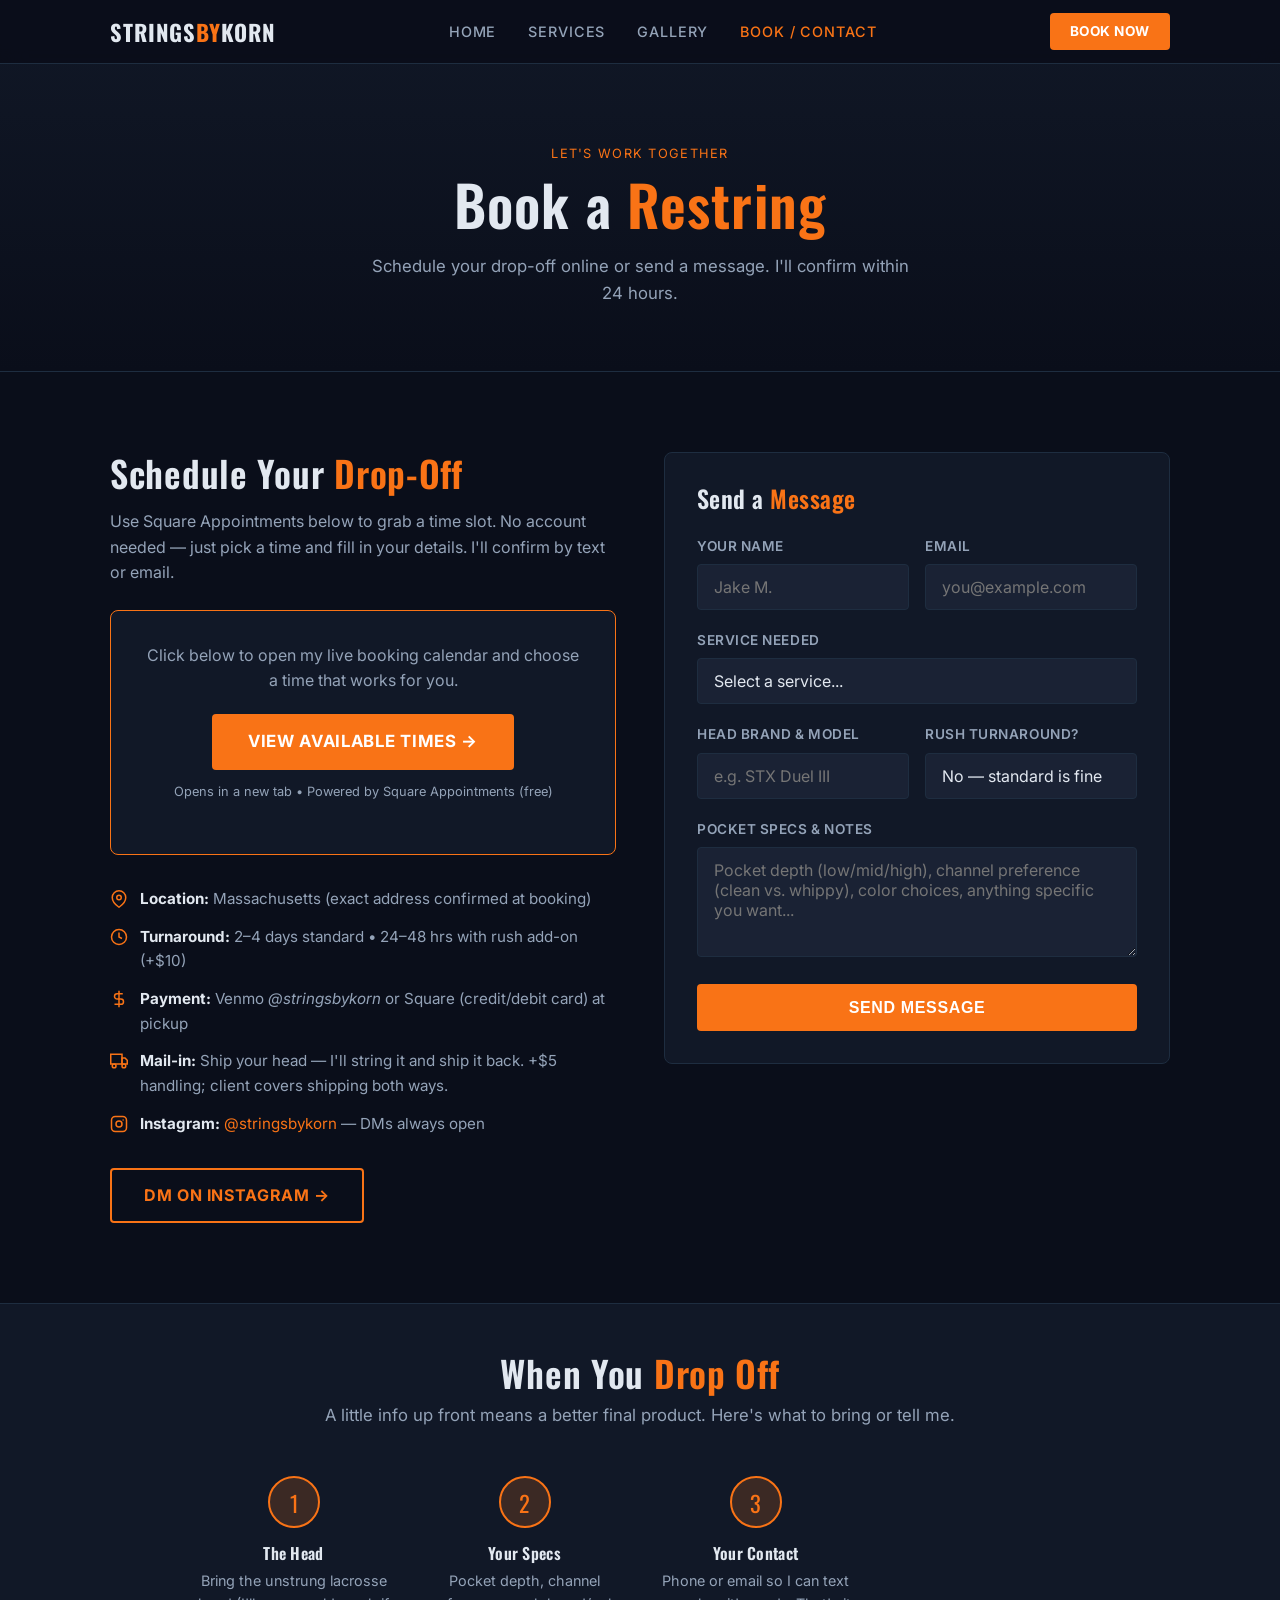
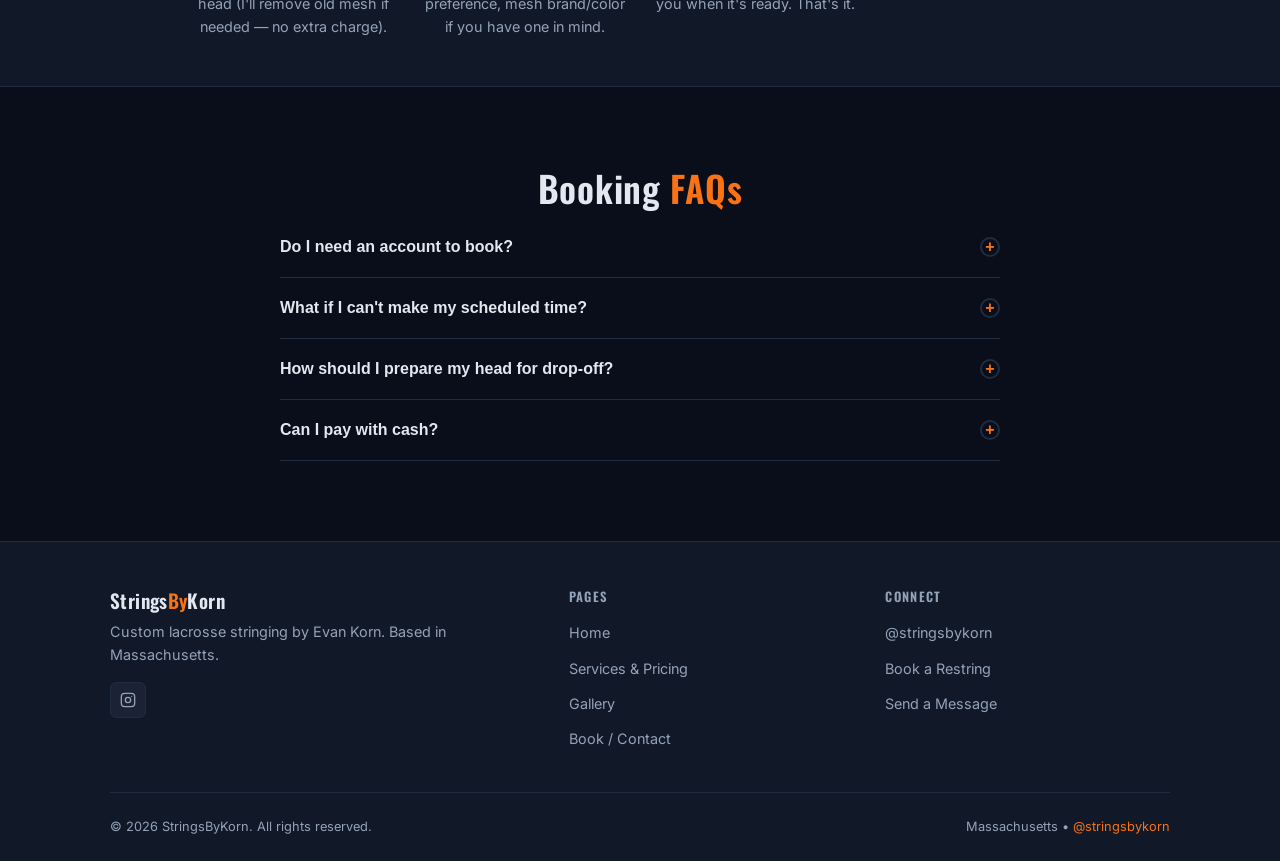
==== booking.html @ 03d9734a "Initial site launch — StringsByKorn" ====
<!DOCTYPE html>
<html lang="en">
<head>
  <meta charset="UTF-8" />
  <meta name="viewport" content="width=device-width, initial-scale=1.0" />
  <title>Book / Contact — StringsByKorn</title>
  <meta name="description" content="Book a lacrosse restring or send a message to StringsByKorn. Online booking via Square Appointments. Based in Massachusetts." />
  <link rel="icon" href="images/favicon.png" type="image/png" />
  <link rel="preconnect" href="https://fonts.googleapis.com" />
  <link rel="preconnect" href="https://fonts.gstatic.com" crossorigin />
  <link href="https://fonts.googleapis.com/css2?family=Inter:wght@400;500;600;700&family=Oswald:wght@500;600;700&display=swap" rel="stylesheet" />
  <link rel="stylesheet" href="css/styles.css" />
  <style>
    .reveal { opacity: 0; transform: translateY(24px); transition: opacity 0.55s ease, transform 0.55s ease; }
    .revealed { opacity: 1; transform: none; }
  </style>
</head>
<body>

  <!-- NAV -->
  <nav class="nav" role="navigation" aria-label="Main navigation">
    <div class="nav-inner">
      <a href="index.html" class="nav-logo">Strings<span>By</span>Korn</a>
      <ul class="nav-links">
        <li><a href="index.html">Home</a></li>
        <li><a href="services.html">Services</a></li>
        <li><a href="gallery.html">Gallery</a></li>
        <li><a href="booking.html">Book / Contact</a></li>
      </ul>
      <a href="booking.html" class="btn btn-primary nav-cta">Book Now</a>
      <button class="hamburger" id="hamburger" aria-label="Open menu" aria-expanded="false">
        <span class="bar-top"></span>
        <span class="bar-mid"></span>
        <span class="bar-bot"></span>
      </button>
    </div>
  </nav>
  <div class="nav-drawer" id="nav-drawer">
    <a href="index.html">Home</a>
    <a href="services.html">Services &amp; Pricing</a>
    <a href="gallery.html">Gallery</a>
    <a href="booking.html">Book / Contact</a>
    <a href="booking.html" class="btn btn-primary" style="text-align:center;margin-top:.5rem;">Book Now</a>
  </div>

  <!-- PAGE HERO -->
  <div class="page-hero">
    <div class="container">
      <p style="text-transform:uppercase;font-size:.8rem;letter-spacing:.1em;color:var(--accent);margin-bottom:.5rem;">Let's Work Together</p>
      <h1>Book a <span class="accent">Restring</span></h1>
      <p>Schedule your drop-off online or send a message. I'll confirm within 24 hours.</p>
    </div>
  </div>

  <!-- ======================================================
       BOOKING SECTION
  ====================================================== -->
  <section class="section" id="booking">
    <div class="container">
      <div class="booking-layout">

        <!-- LEFT: Info + Square booking -->
        <div class="booking-info">
          <h2>Schedule Your <span class="accent">Drop-Off</span></h2>
          <p>Use Square Appointments below to grab a time slot. No account needed — just pick a time and fill in your details. I'll confirm by text or email.</p>

          <!-- Square Appointments embed -->
          <div class="booking-cta-box reveal">
            <p>Click below to open my live booking calendar and choose a time that works for you.</p>
            <!--
              SETUP INSTRUCTIONS:
              1. Go to squareup.com → Appointments → Share booking page
              2. Copy your Square booking page URL (e.g. https://square.site/book/XXXXXXXX/stringsbykorn)
              3. Replace the href below with your actual URL
              4. Optionally embed the inline widget by replacing this box with the Square embed script
            -->
            <a
              href="https://square.site/book/XXXXXXXX/stringsbykorn"
              target="_blank"
              rel="noopener"
              class="btn btn-primary"
              style="font-size:1.05rem;padding:.9rem 2.25rem;"
            >
              View Available Times &rarr;
            </a>
            <p style="font-size:.8rem;margin-top:.75rem;color:var(--text-muted);">
              Opens in a new tab &bull; Powered by Square Appointments (free)
            </p>
          </div>

          <ul class="info-list">
            <li>
              <svg viewBox="0 0 24 24" fill="none" stroke="currentColor" stroke-width="2">
                <path d="M21 10c0 7-9 13-9 13s-9-6-9-13a9 9 0 0118 0z"/>
                <circle cx="12" cy="10" r="3"/>
              </svg>
              <span><strong>Location:</strong> Massachusetts (exact address confirmed at booking)</span>
            </li>
            <li>
              <svg viewBox="0 0 24 24" fill="none" stroke="currentColor" stroke-width="2">
                <circle cx="12" cy="12" r="10"/>
                <polyline points="12 6 12 12 16 14"/>
              </svg>
              <span><strong>Turnaround:</strong> 2–4 days standard &bull; 24–48 hrs with rush add-on (+$10)</span>
            </li>
            <li>
              <svg viewBox="0 0 24 24" fill="none" stroke="currentColor" stroke-width="2">
                <line x1="12" y1="1" x2="12" y2="23"/>
                <path d="M17 5H9.5a3.5 3.5 0 000 7h5a3.5 3.5 0 010 7H6"/>
              </svg>
              <span><strong>Payment:</strong> Venmo <em>@stringsbykorn</em> or Square (credit/debit card) at pickup</span>
            </li>
            <li>
              <svg viewBox="0 0 24 24" fill="none" stroke="currentColor" stroke-width="2">
                <rect x="1" y="3" width="15" height="13"/>
                <polygon points="16 8 20 8 23 11 23 16 16 16 16 8"/>
                <circle cx="5.5" cy="18.5" r="2.5"/>
                <circle cx="18.5" cy="18.5" r="2.5"/>
              </svg>
              <span><strong>Mail-in:</strong> Ship your head — I'll string it and ship it back. +$5 handling; client covers shipping both ways.</span>
            </li>
            <li>
              <svg viewBox="0 0 24 24" fill="none" stroke="currentColor" stroke-width="2">
                <rect x="2" y="2" width="20" height="20" rx="5"/>
                <circle cx="12" cy="12" r="4"/>
                <circle cx="17.5" cy="6.5" r="1" fill="currentColor" stroke="none"/>
              </svg>
              <span><strong>Instagram:</strong> <a href="https://instagram.com/stringsbykorn" target="_blank" rel="noopener">@stringsbykorn</a> — DMs always open</span>
            </li>
          </ul>

          <a href="https://instagram.com/stringsbykorn" target="_blank" rel="noopener" class="btn btn-outline reveal">
            DM on Instagram &rarr;
          </a>
        </div>

        <!-- RIGHT: Contact form -->
        <div id="contact">
          <div class="contact-form reveal">
            <h3>Send a <span class="accent">Message</span></h3>

            <!--
              FORMSPREE SETUP:
              1. Go to formspree.io → create free account → New Form
              2. Copy your form endpoint (e.g. https://formspree.io/f/XXXXXXXX)
              3. Replace action="" below with your actual Formspree endpoint
            -->
            <form
              id="contact-form"
              action="https://formspree.io/f/XXXXXXXX"
              method="POST"
            >
              <div class="form-row">
                <div class="form-group">
                  <label for="name">Your Name</label>
                  <input type="text" id="name" name="name" placeholder="Jake M." required autocomplete="name" />
                </div>
                <div class="form-group">
                  <label for="email">Email</label>
                  <input type="email" id="email" name="email" placeholder="you@example.com" required autocomplete="email" />
                </div>
              </div>

              <div class="form-group">
                <label for="service">Service Needed</label>
                <select id="service" name="service" required>
                  <option value="" disabled selected>Select a service...</option>
                  <option value="basic-mesh">Basic Mesh Restring ($25 — you supply mesh)</option>
                  <option value="mesh-materials">Mesh Restring + Materials ($35–$40)</option>
                  <option value="custom-pattern">Custom Pattern ($35–$45)</option>
                  <option value="traditional">Traditional Pocket ($45–$60)</option>
                  <option value="mail-in">Mail-In Service (standard + $5 handling)</option>
                  <option value="other">Other / Not sure yet</option>
                </select>
              </div>

              <div class="form-row">
                <div class="form-group">
                  <label for="head">Head Brand &amp; Model</label>
                  <input type="text" id="head" name="head" placeholder="e.g. STX Duel III" />
                </div>
                <div class="form-group">
                  <label for="rush">Rush Turnaround?</label>
                  <select id="rush" name="rush">
                    <option value="no">No — standard is fine</option>
                    <option value="yes">Yes — add rush (+$10)</option>
                  </select>
                </div>
              </div>

              <div class="form-group">
                <label for="message">Pocket Specs &amp; Notes</label>
                <textarea
                  id="message"
                  name="message"
                  placeholder="Pocket depth (low/mid/high), channel preference (clean vs. whippy), color choices, anything specific you want..."
                ></textarea>
              </div>

              <!-- Honeypot spam prevention -->
              <input type="text" name="_gotcha" style="display:none" tabindex="-1" autocomplete="off" />

              <button type="submit" class="btn btn-primary" style="width:100%;font-size:1rem;padding:.9rem;">
                Send Message
              </button>
            </form>

            <div class="form-success" id="form-success">
              Message sent! I'll get back to you within 24 hours. Go check @stringsbykorn on Instagram in the meantime.
            </div>
          </div>
        </div>

      </div>
    </div>
  </section>

  <!-- ======================================================
       WHAT TO INCLUDE
  ====================================================== -->
  <section class="section" style="background:var(--bg-card);border-top:1px solid var(--border);border-bottom:1px solid var(--border);padding-top:3rem;padding-bottom:3rem;">
    <div class="container">
      <h2 class="section-title reveal">When You <span class="accent">Drop Off</span></h2>
      <p class="section-subtitle reveal">A little info up front means a better final product. Here's what to bring or tell me.</p>

      <div class="steps" style="max-width:900px;margin:0 auto;">
        <div class="step reveal">
          <div class="step-num">1</div>
          <h4>The Head</h4>
          <p>Bring the unstrung lacrosse head (I'll remove old mesh if needed — no extra charge).</p>
        </div>
        <div class="step reveal">
          <div class="step-num">2</div>
          <h4>Your Specs</h4>
          <p>Pocket depth, channel preference, mesh brand/color if you have one in mind.</p>
        </div>
        <div class="step reveal">
          <div class="step-num">3</div>
          <h4>Your Contact</h4>
          <p>Phone or email so I can text you when it's ready. That's it.</p>
        </div>
      </div>
    </div>
  </section>

  <!-- ======================================================
       FAQ
  ====================================================== -->
  <section class="section">
    <div class="container">
      <h2 class="section-title reveal">Booking <span class="accent">FAQs</span></h2>

      <div class="faq-list">

        <div class="faq-item">
          <button class="faq-question">
            Do I need an account to book?
            <span class="faq-icon">+</span>
          </button>
          <div class="faq-answer">
            <div class="faq-answer-inner">
              No — Square Appointments lets you book without creating an account. Just pick a time, fill in your name and contact info, and you'll get a confirmation.
            </div>
          </div>
        </div>

        <div class="faq-item">
          <button class="faq-question">
            What if I can't make my scheduled time?
            <span class="faq-icon">+</span>
          </button>
          <div class="faq-answer">
            <div class="faq-answer-inner">
              No worries — just DM me on Instagram or reply to the confirmation email and we'll reschedule. Things come up, I get it.
            </div>
          </div>
        </div>

        <div class="faq-item">
          <button class="faq-question">
            How should I prepare my head for drop-off?
            <span class="faq-icon">+</span>
          </button>
          <div class="faq-answer">
            <div class="faq-answer-inner">
              You don't have to do anything special — I can remove the old strings myself if it's still strung. Just bring the head and know what you want. If you have specific mesh you'd like me to use, bring that too.
            </div>
          </div>
        </div>

        <div class="faq-item">
          <button class="faq-question">
            Can I pay with cash?
            <span class="faq-icon">+</span>
          </button>
          <div class="faq-answer">
            <div class="faq-answer-inner">
              Yes, cash is accepted for local drop-off/pickup. For mail-in orders, payment via Venmo or Square (card) is required before the head ships back to you.
            </div>
          </div>
        </div>

      </div>
    </div>
  </section>

  <!-- FOOTER -->
  <footer class="footer">
    <div class="container">
      <div class="footer-grid">
        <div class="footer-brand">
          <h3>Strings<span class="accent">By</span>Korn</h3>
          <p>Custom lacrosse stringing by Evan Korn. Based in Massachusetts.</p>
          <div class="footer-social">
            <a href="https://instagram.com/stringsbykorn" target="_blank" rel="noopener" aria-label="Instagram">
              <svg viewBox="0 0 24 24" fill="none" stroke="currentColor" stroke-width="2">
                <rect x="2" y="2" width="20" height="20" rx="5"/>
                <circle cx="12" cy="12" r="4"/>
                <circle cx="17.5" cy="6.5" r="1" fill="currentColor" stroke="none"/>
              </svg>
            </a>
          </div>
        </div>
        <div class="footer-col">
          <h4>Pages</h4>
          <ul class="footer-links">
            <li><a href="index.html">Home</a></li>
            <li><a href="services.html">Services &amp; Pricing</a></li>
            <li><a href="gallery.html">Gallery</a></li>
            <li><a href="booking.html">Book / Contact</a></li>
          </ul>
        </div>
        <div class="footer-col">
          <h4>Connect</h4>
          <ul class="footer-links">
            <li><a href="https://instagram.com/stringsbykorn" target="_blank" rel="noopener">@stringsbykorn</a></li>
            <li><a href="#booking">Book a Restring</a></li>
            <li><a href="#contact">Send a Message</a></li>
          </ul>
        </div>
      </div>
      <div class="footer-bottom">
        <span>&copy; 2026 StringsByKorn. All rights reserved.</span>
        <span>Massachusetts &bull; <a href="https://instagram.com/stringsbykorn" target="_blank" rel="noopener">@stringsbykorn</a></span>
      </div>
    </div>
  </footer>

  <script src="js/main.js"></script>
</body>
</html>
---- css/styles.css ----
/* ============================================================
   StringsByKorn — Main Stylesheet
   Mobile-first, dark navy + orange lacrosse theme
   ============================================================ */

:root {
  --bg:          #0a0e1a;
  --bg-card:     #111827;
  --bg-card-alt: #1a2234;
  --accent:      #f97316;
  --accent-dark: #ea6c0a;
  --accent-glow: rgba(249, 115, 22, 0.18);
  --text:        #e2e8f0;
  --text-muted:  #94a3b8;
  --border:      #1e2d40;
  --nav-h:       64px;
}

/* ---- Reset & Base ----------------------------------------- */
*, *::before, *::after { box-sizing: border-box; margin: 0; padding: 0; }

html { scroll-behavior: smooth; }

body {
  font-family: 'Inter', system-ui, sans-serif;
  background: var(--bg);
  color: var(--text);
  line-height: 1.6;
  min-height: 100vh;
}

img { display: block; max-width: 100%; height: auto; }
a   { color: var(--accent); text-decoration: none; }
a:hover { text-decoration: underline; }

/* ---- Typography ------------------------------------------- */
h1, h2, h3, h4 {
  font-family: 'Oswald', 'Impact', sans-serif;
  font-weight: 600;
  letter-spacing: 0.02em;
  line-height: 1.15;
}

h1 { font-size: clamp(2rem, 6vw, 3.5rem); }
h2 { font-size: clamp(1.5rem, 4vw, 2.25rem); }
h3 { font-size: clamp(1.1rem, 3vw, 1.5rem); }

p { color: var(--text-muted); }

/* ---- Utility ---------------------------------------------- */
.container {
  width: 100%;
  max-width: 1100px;
  margin: 0 auto;
  padding: 0 1.25rem;
}

.section {
  padding: 5rem 0;
}

.section-title {
  text-align: center;
  margin-bottom: 0.5rem;
}

.section-subtitle {
  text-align: center;
  color: var(--text-muted);
  margin-bottom: 3rem;
  font-size: 1.05rem;
}

.accent { color: var(--accent); }

.btn {
  display: inline-block;
  padding: 0.8rem 2rem;
  border-radius: 4px;
  font-weight: 700;
  font-size: 1rem;
  cursor: pointer;
  transition: background 0.2s, transform 0.15s, box-shadow 0.2s;
  border: none;
  text-align: center;
  letter-spacing: 0.04em;
  text-transform: uppercase;
}

.btn-primary {
  background: var(--accent);
  color: #fff;
}
.btn-primary:hover {
  background: var(--accent-dark);
  transform: translateY(-2px);
  box-shadow: 0 6px 24px var(--accent-glow);
  text-decoration: none;
}

.btn-outline {
  background: transparent;
  color: var(--accent);
  border: 2px solid var(--accent);
}
.btn-outline:hover {
  background: var(--accent-glow);
  transform: translateY(-2px);
  text-decoration: none;
}

/* ---- Navigation ------------------------------------------- */
.nav {
  position: fixed;
  top: 0; left: 0; right: 0;
  height: var(--nav-h);
  background: rgba(10, 14, 26, 0.92);
  backdrop-filter: blur(12px);
  -webkit-backdrop-filter: blur(12px);
  border-bottom: 1px solid var(--border);
  z-index: 1000;
  display: flex;
  align-items: center;
}

.nav-inner {
  display: flex;
  align-items: center;
  justify-content: space-between;
  width: 100%;
  max-width: 1100px;
  margin: 0 auto;
  padding: 0 1.25rem;
}

.nav-logo {
  font-family: 'Oswald', sans-serif;
  font-size: 1.4rem;
  font-weight: 700;
  color: var(--text);
  letter-spacing: 0.04em;
  text-transform: uppercase;
}
.nav-logo span { color: var(--accent); }
.nav-logo:hover { text-decoration: none; }

.nav-links {
  display: flex;
  gap: 2rem;
  list-style: none;
}

.nav-links a {
  color: var(--text-muted);
  font-size: 0.9rem;
  font-weight: 500;
  letter-spacing: 0.06em;
  text-transform: uppercase;
  transition: color 0.2s;
}
.nav-links a:hover,
.nav-links a.active {
  color: var(--accent);
  text-decoration: none;
}

.nav-cta {
  padding: 0.5rem 1.25rem;
  font-size: 0.85rem;
}

/* Hamburger */
.hamburger {
  display: none;
  flex-direction: column;
  gap: 5px;
  background: none;
  border: none;
  cursor: pointer;
  padding: 4px;
}
.hamburger span {
  display: block;
  width: 24px;
  height: 2px;
  background: var(--text);
  border-radius: 2px;
  transition: transform 0.3s, opacity 0.3s;
}

/* Mobile nav drawer */
.nav-drawer {
  display: none;
  position: fixed;
  top: var(--nav-h);
  left: 0; right: 0;
  background: var(--bg-card);
  border-bottom: 1px solid var(--border);
  padding: 1.5rem 1.25rem;
  z-index: 999;
  flex-direction: column;
  gap: 1rem;
}
.nav-drawer.open { display: flex; }
.nav-drawer a {
  color: var(--text);
  font-size: 1.1rem;
  font-weight: 500;
  padding: 0.5rem 0;
  border-bottom: 1px solid var(--border);
}
.nav-drawer a:last-child { border-bottom: none; }

/* ---- Hero ------------------------------------------------- */
.hero {
  min-height: 100vh;
  display: flex;
  align-items: center;
  padding-top: var(--nav-h);
  background:
    linear-gradient(to bottom, rgba(10,14,26,0.7) 0%, rgba(10,14,26,0.95) 100%),
    url('../images/hero-bg.jpg') center/cover no-repeat;
  position: relative;
  overflow: hidden;
}

.hero::after {
  content: '';
  position: absolute;
  bottom: 0; left: 0; right: 0;
  height: 120px;
  background: linear-gradient(to bottom, transparent, var(--bg));
  pointer-events: none;
}

.hero-content {
  position: relative;
  z-index: 1;
  max-width: 680px;
}

.hero-badge {
  display: inline-block;
  background: var(--accent-glow);
  color: var(--accent);
  border: 1px solid var(--accent);
  border-radius: 999px;
  padding: 0.3rem 1rem;
  font-size: 0.8rem;
  font-weight: 700;
  letter-spacing: 0.08em;
  text-transform: uppercase;
  margin-bottom: 1.5rem;
}

.hero h1 {
  margin-bottom: 1.25rem;
}

.hero p {
  font-size: 1.15rem;
  margin-bottom: 2rem;
  color: var(--text-muted);
  max-width: 540px;
}

.hero-btns {
  display: flex;
  gap: 1rem;
  flex-wrap: wrap;
}

.hero-scroll {
  position: absolute;
  bottom: 2.5rem;
  left: 50%;
  transform: translateX(-50%);
  display: flex;
  flex-direction: column;
  align-items: center;
  gap: 0.5rem;
  color: var(--text-muted);
  font-size: 0.75rem;
  letter-spacing: 0.1em;
  text-transform: uppercase;
  animation: bounce 2s infinite;
  z-index: 2;
}
.hero-scroll svg { width: 20px; height: 20px; }

@keyframes bounce {
  0%, 100% { transform: translateX(-50%) translateY(0); }
  50%       { transform: translateX(-50%) translateY(6px); }
}

/* ---- Stats strip ------------------------------------------ */
.stats {
  background: var(--bg-card);
  border-top: 1px solid var(--border);
  border-bottom: 1px solid var(--border);
  padding: 2.5rem 0;
}

.stats-grid {
  display: grid;
  grid-template-columns: repeat(3, 1fr);
  gap: 1.5rem;
  text-align: center;
}

.stat-num {
  font-family: 'Oswald', sans-serif;
  font-size: 2.5rem;
  color: var(--accent);
  line-height: 1;
}

.stat-label {
  font-size: 0.85rem;
  color: var(--text-muted);
  letter-spacing: 0.05em;
  text-transform: uppercase;
  margin-top: 0.25rem;
}

/* ---- Featured Work (home) --------------------------------- */
.work-grid {
  display: grid;
  grid-template-columns: repeat(auto-fill, minmax(280px, 1fr));
  gap: 1.25rem;
}

.work-card {
  border-radius: 8px;
  overflow: hidden;
  background: var(--bg-card);
  border: 1px solid var(--border);
  position: relative;
  aspect-ratio: 1 / 1;
  cursor: pointer;
}

.work-card img {
  width: 100%;
  height: 100%;
  object-fit: cover;
  transition: transform 0.4s ease;
}

.work-card:hover img { transform: scale(1.05); }

.work-card-overlay {
  position: absolute;
  inset: 0;
  background: linear-gradient(to top, rgba(10,14,26,0.85) 0%, transparent 60%);
  opacity: 0;
  transition: opacity 0.3s;
  display: flex;
  align-items: flex-end;
  padding: 1rem;
}

.work-card:hover .work-card-overlay { opacity: 1; }

.work-card-label {
  font-size: 0.9rem;
  font-weight: 600;
  color: #fff;
}

/* Placeholder card when no image */
.work-card-placeholder {
  width: 100%;
  height: 100%;
  display: flex;
  flex-direction: column;
  align-items: center;
  justify-content: center;
  background: var(--bg-card-alt);
  color: var(--text-muted);
  font-size: 0.85rem;
  gap: 0.5rem;
}
.work-card-placeholder svg {
  width: 40px; height: 40px;
  color: var(--border);
}

/* ---- Services page ---------------------------------------- */
.services-grid {
  display: grid;
  grid-template-columns: repeat(auto-fill, minmax(300px, 1fr));
  gap: 1.25rem;
  margin-bottom: 3rem;
}

.service-card {
  background: var(--bg-card);
  border: 1px solid var(--border);
  border-radius: 8px;
  padding: 1.75rem;
  position: relative;
  transition: border-color 0.2s, box-shadow 0.2s;
}

.service-card:hover {
  border-color: var(--accent);
  box-shadow: 0 0 0 1px var(--accent-glow), 0 8px 32px var(--accent-glow);
}

.service-card.featured {
  border-color: var(--accent);
}

.service-badge {
  position: absolute;
  top: -12px; right: 1.25rem;
  background: var(--accent);
  color: #fff;
  font-size: 0.7rem;
  font-weight: 700;
  letter-spacing: 0.08em;
  text-transform: uppercase;
  padding: 0.2rem 0.7rem;
  border-radius: 999px;
}

.service-icon {
  width: 44px; height: 44px;
  background: var(--accent-glow);
  border-radius: 8px;
  display: flex;
  align-items: center;
  justify-content: center;
  margin-bottom: 1rem;
}
.service-icon svg { width: 22px; height: 22px; color: var(--accent); }

.service-card h3 { margin-bottom: 0.5rem; }
.service-card p  { font-size: 0.9rem; margin-bottom: 1rem; }

.service-price {
  font-family: 'Oswald', sans-serif;
  font-size: 1.8rem;
  color: var(--accent);
}
.service-price span {
  font-family: 'Inter', sans-serif;
  font-size: 0.85rem;
  color: var(--text-muted);
}

/* Pricing table */
.pricing-table {
  width: 100%;
  border-collapse: collapse;
  background: var(--bg-card);
  border-radius: 8px;
  overflow: hidden;
  border: 1px solid var(--border);
}

.pricing-table th {
  background: var(--bg-card-alt);
  color: var(--text-muted);
  font-size: 0.75rem;
  letter-spacing: 0.1em;
  text-transform: uppercase;
  padding: 0.85rem 1.25rem;
  text-align: left;
}

.pricing-table td {
  padding: 0.9rem 1.25rem;
  border-bottom: 1px solid var(--border);
  font-size: 0.95rem;
}

.pricing-table tr:last-child td { border-bottom: none; }
.pricing-table tr:hover td { background: var(--bg-card-alt); }

.price-cell {
  font-family: 'Oswald', sans-serif;
  font-size: 1.15rem;
  color: var(--accent);
  white-space: nowrap;
}

.note-box {
  background: var(--bg-card);
  border: 1px solid var(--border);
  border-left: 3px solid var(--accent);
  border-radius: 0 8px 8px 0;
  padding: 1.25rem 1.5rem;
  margin-top: 2rem;
  font-size: 0.9rem;
}
.note-box strong { color: var(--text); }

/* ---- Gallery page ----------------------------------------- */
.gallery-grid {
  display: grid;
  grid-template-columns: repeat(auto-fill, minmax(260px, 1fr));
  gap: 1rem;
}

.gallery-item {
  border-radius: 8px;
  overflow: hidden;
  background: var(--bg-card);
  border: 1px solid var(--border);
  aspect-ratio: 1 / 1;
  position: relative;
  cursor: pointer;
}

.gallery-item img {
  width: 100%; height: 100%;
  object-fit: cover;
  transition: transform 0.4s ease;
}
.gallery-item:hover img { transform: scale(1.06); }

.gallery-placeholder {
  width: 100%; height: 100%;
  display: flex;
  flex-direction: column;
  align-items: center;
  justify-content: center;
  background: var(--bg-card-alt);
  color: var(--text-muted);
  font-size: 0.8rem;
  text-align: center;
  gap: 0.5rem;
  padding: 1rem;
}

.ig-link-box {
  background: linear-gradient(135deg, #833ab4, #fd1d1d, #fcb045);
  border-radius: 8px;
  padding: 2.5rem;
  text-align: center;
  margin-top: 3rem;
}
.ig-link-box h3 { color: #fff; margin-bottom: 0.5rem; }
.ig-link-box p  { color: rgba(255,255,255,0.8); margin-bottom: 1.5rem; }
.btn-ig {
  background: #fff;
  color: #333;
  font-weight: 700;
  padding: 0.75rem 2rem;
  border-radius: 4px;
  display: inline-block;
  transition: opacity 0.2s;
}
.btn-ig:hover { opacity: 0.88; text-decoration: none; }

/* ---- Booking / Contact page ------------------------------- */
.booking-layout {
  display: grid;
  grid-template-columns: 1fr 1fr;
  gap: 3rem;
  align-items: start;
}

.booking-info h2 { margin-bottom: 1rem; }
.booking-info p  { margin-bottom: 1.5rem; }

.info-list {
  list-style: none;
  display: flex;
  flex-direction: column;
  gap: 0.85rem;
  margin-bottom: 2rem;
}
.info-list li {
  display: flex;
  align-items: flex-start;
  gap: 0.75rem;
  font-size: 0.95rem;
  color: var(--text-muted);
}
.info-list li svg {
  flex-shrink: 0;
  width: 18px; height: 18px;
  color: var(--accent);
  margin-top: 3px;
}
.info-list li strong { color: var(--text); }

.contact-form {
  background: var(--bg-card);
  border: 1px solid var(--border);
  border-radius: 8px;
  padding: 2rem;
}

.contact-form h3 { margin-bottom: 1.5rem; }

.form-group {
  margin-bottom: 1.25rem;
}

.form-group label {
  display: block;
  font-size: 0.85rem;
  font-weight: 600;
  letter-spacing: 0.04em;
  text-transform: uppercase;
  color: var(--text-muted);
  margin-bottom: 0.4rem;
}

.form-group input,
.form-group select,
.form-group textarea {
  width: 100%;
  background: var(--bg-card-alt);
  border: 1px solid var(--border);
  border-radius: 4px;
  color: var(--text);
  font-size: 1rem;
  font-family: inherit;
  padding: 0.75rem 1rem;
  transition: border-color 0.2s, box-shadow 0.2s;
  appearance: none;
}

.form-group input:focus,
.form-group select:focus,
.form-group textarea:focus {
  outline: none;
  border-color: var(--accent);
  box-shadow: 0 0 0 3px var(--accent-glow);
}

.form-group textarea { min-height: 110px; resize: vertical; }

.form-row {
  display: grid;
  grid-template-columns: 1fr 1fr;
  gap: 1rem;
}

.form-success {
  display: none;
  text-align: center;
  padding: 1.5rem;
  background: rgba(34,197,94,0.1);
  border: 1px solid rgba(34,197,94,0.3);
  border-radius: 8px;
  color: #4ade80;
  font-weight: 600;
}

/* Square booking CTA */
.booking-cta-box {
  background: var(--bg-card);
  border: 1px solid var(--accent);
  border-radius: 8px;
  padding: 2rem;
  text-align: center;
  margin-bottom: 2rem;
}
.booking-cta-box p { margin-bottom: 1.25rem; }

/* ---- FAQ accordion ---------------------------------------- */
.faq-list {
  max-width: 720px;
  margin: 0 auto;
}

.faq-item {
  border-bottom: 1px solid var(--border);
}

.faq-question {
  width: 100%;
  background: none;
  border: none;
  color: var(--text);
  font-size: 1rem;
  font-weight: 600;
  text-align: left;
  padding: 1.25rem 0;
  cursor: pointer;
  display: flex;
  justify-content: space-between;
  align-items: center;
  gap: 1rem;
  transition: color 0.2s;
}
.faq-question:hover { color: var(--accent); }

.faq-icon {
  flex-shrink: 0;
  width: 20px; height: 20px;
  border-radius: 50%;
  border: 2px solid var(--border);
  display: flex;
  align-items: center;
  justify-content: center;
  transition: transform 0.3s, border-color 0.2s;
  font-size: 1rem;
  color: var(--accent);
}

.faq-item.open .faq-icon { transform: rotate(45deg); border-color: var(--accent); }

.faq-answer {
  max-height: 0;
  overflow: hidden;
  transition: max-height 0.35s ease;
  color: var(--text-muted);
  font-size: 0.95rem;
}
.faq-item.open .faq-answer { max-height: 400px; }
.faq-answer-inner { padding-bottom: 1.25rem; }

/* ---- Testimonials ----------------------------------------- */
.testimonials-grid {
  display: grid;
  grid-template-columns: repeat(auto-fill, minmax(280px, 1fr));
  gap: 1.25rem;
}

.testimonial-card {
  background: var(--bg-card);
  border: 1px solid var(--border);
  border-radius: 8px;
  padding: 1.5rem;
  position: relative;
}

.testimonial-stars {
  color: var(--accent);
  font-size: 0.9rem;
  margin-bottom: 0.75rem;
  letter-spacing: 2px;
}

.testimonial-card blockquote {
  font-size: 0.95rem;
  color: var(--text-muted);
  font-style: italic;
  margin-bottom: 1rem;
}

.testimonial-author {
  font-size: 0.85rem;
  font-weight: 700;
  color: var(--text);
}
.testimonial-location {
  font-size: 0.8rem;
  color: var(--text-muted);
}

/* ---- Process steps ---------------------------------------- */
.steps {
  display: grid;
  grid-template-columns: repeat(auto-fill, minmax(200px, 1fr));
  gap: 1.5rem;
  counter-reset: steps;
}

.step {
  text-align: center;
  position: relative;
}

.step-num {
  width: 52px; height: 52px;
  background: var(--accent-glow);
  border: 2px solid var(--accent);
  border-radius: 50%;
  display: flex;
  align-items: center;
  justify-content: center;
  font-family: 'Oswald', sans-serif;
  font-size: 1.4rem;
  color: var(--accent);
  margin: 0 auto 1rem;
}

.step h4 { margin-bottom: 0.4rem; }
.step p  { font-size: 0.9rem; }

/* ---- Footer ----------------------------------------------- */
.footer {
  background: var(--bg-card);
  border-top: 1px solid var(--border);
  padding: 3rem 0 1.5rem;
}

.footer-grid {
  display: grid;
  grid-template-columns: 1.5fr 1fr 1fr;
  gap: 2rem;
  margin-bottom: 2.5rem;
}

.footer-brand h3 {
  font-size: 1.2rem;
  margin-bottom: 0.5rem;
}
.footer-brand p {
  font-size: 0.9rem;
}

.footer-col h4 {
  font-size: 0.8rem;
  letter-spacing: 0.1em;
  text-transform: uppercase;
  color: var(--text-muted);
  margin-bottom: 1rem;
}

.footer-links {
  list-style: none;
  display: flex;
  flex-direction: column;
  gap: 0.6rem;
}
.footer-links a {
  color: var(--text-muted);
  font-size: 0.9rem;
  transition: color 0.2s;
}
.footer-links a:hover {
  color: var(--accent);
  text-decoration: none;
}

.footer-social {
  display: flex;
  gap: 0.75rem;
  margin-top: 1rem;
}
.footer-social a {
  width: 36px; height: 36px;
  background: var(--bg-card-alt);
  border: 1px solid var(--border);
  border-radius: 6px;
  display: flex;
  align-items: center;
  justify-content: center;
  color: var(--text-muted);
  transition: color 0.2s, border-color 0.2s;
}
.footer-social a:hover {
  color: var(--accent);
  border-color: var(--accent);
}
.footer-social svg { width: 16px; height: 16px; }

.footer-bottom {
  border-top: 1px solid var(--border);
  padding-top: 1.5rem;
  display: flex;
  justify-content: space-between;
  align-items: center;
  font-size: 0.8rem;
  color: var(--text-muted);
  flex-wrap: wrap;
  gap: 0.5rem;
}

/* ---- Page hero (inner pages) ------------------------------ */
.page-hero {
  padding: calc(var(--nav-h) + 4rem) 0 4rem;
  background: linear-gradient(to bottom, var(--bg-card), var(--bg));
  border-bottom: 1px solid var(--border);
  text-align: center;
}
.page-hero p { max-width: 560px; margin: 1rem auto 0; font-size: 1.05rem; }

/* ---- Responsive ------------------------------------------- */
@media (max-width: 768px) {
  .nav-links, .nav-cta { display: none; }
  .hamburger { display: flex; }

  .booking-layout { grid-template-columns: 1fr; }
  .footer-grid { grid-template-columns: 1fr 1fr; }
  .stats-grid { grid-template-columns: repeat(3, 1fr); }
  .form-row { grid-template-columns: 1fr; }
}

@media (max-width: 480px) {
  .footer-grid { grid-template-columns: 1fr; }
  .stats-grid { grid-template-columns: repeat(3, 1fr); gap: 0.5rem; }
  .stat-num { font-size: 1.8rem; }
  .hero-btns { flex-direction: column; }
}
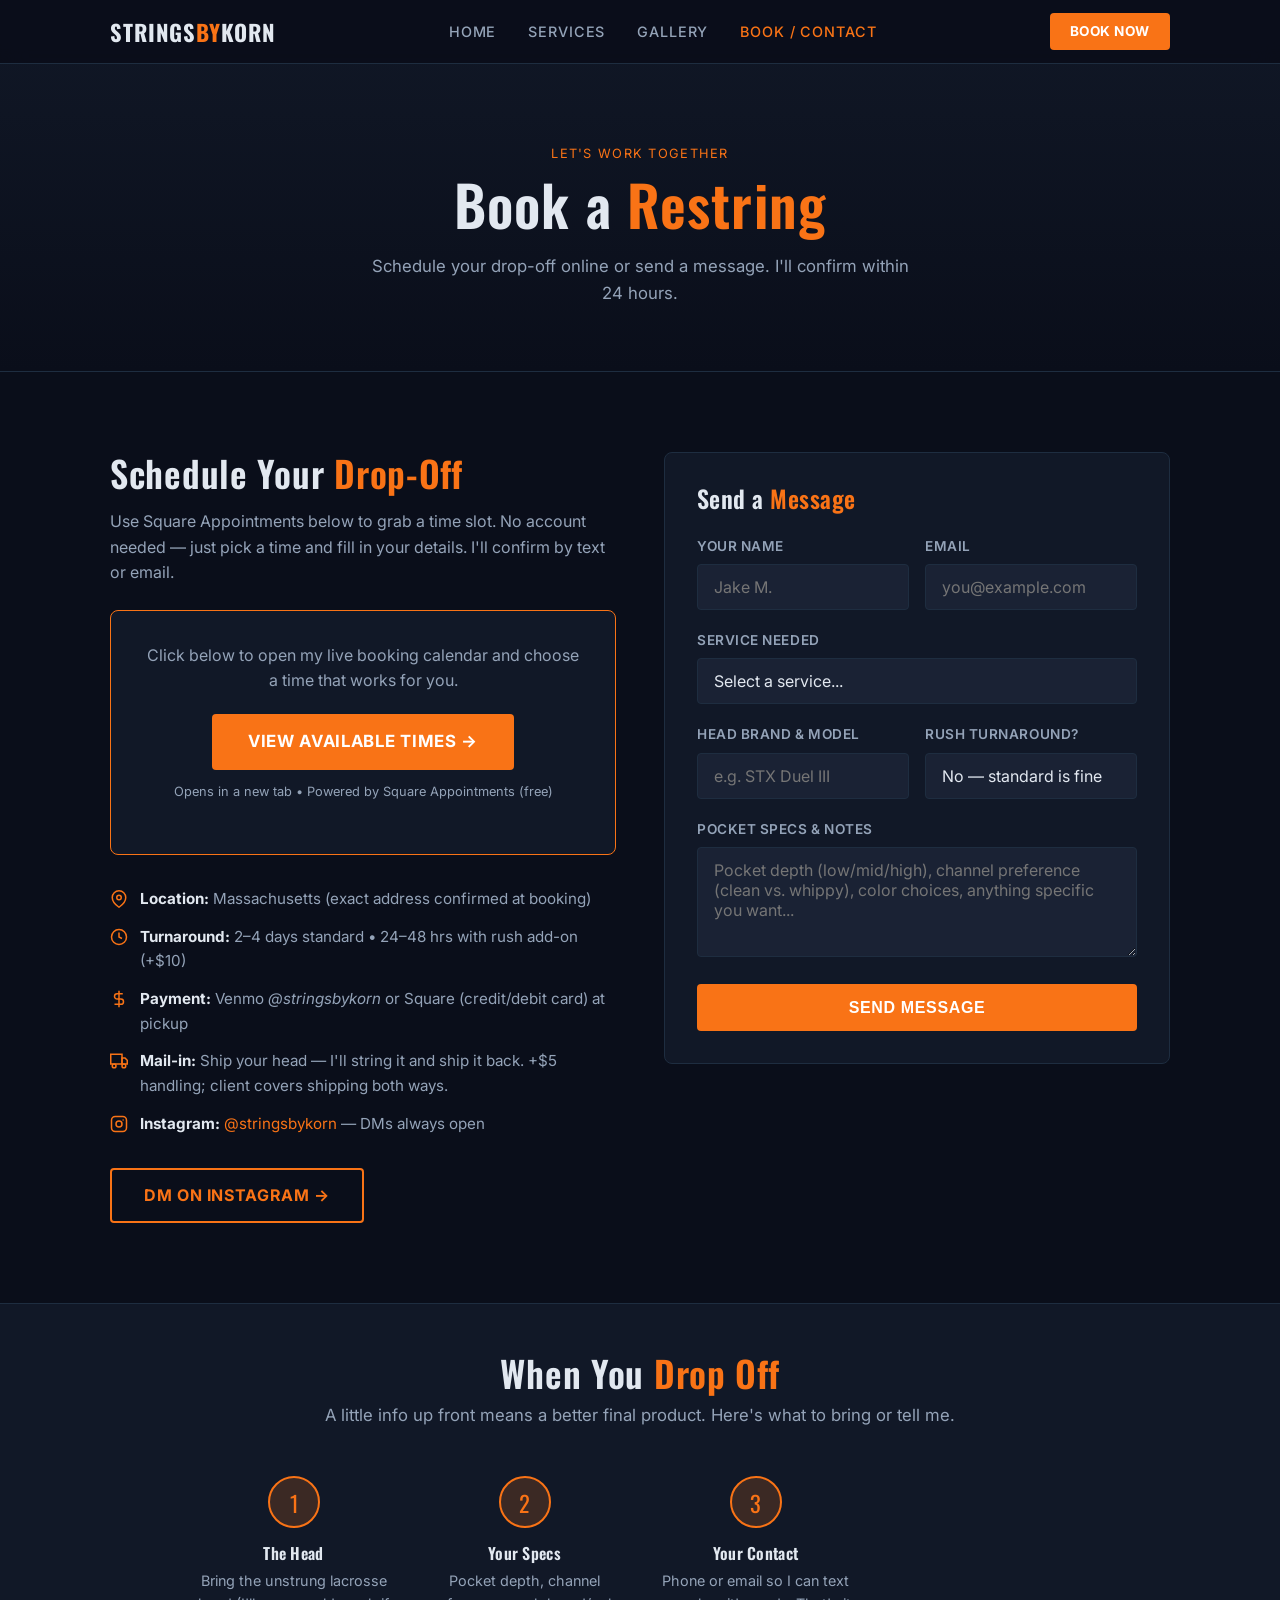
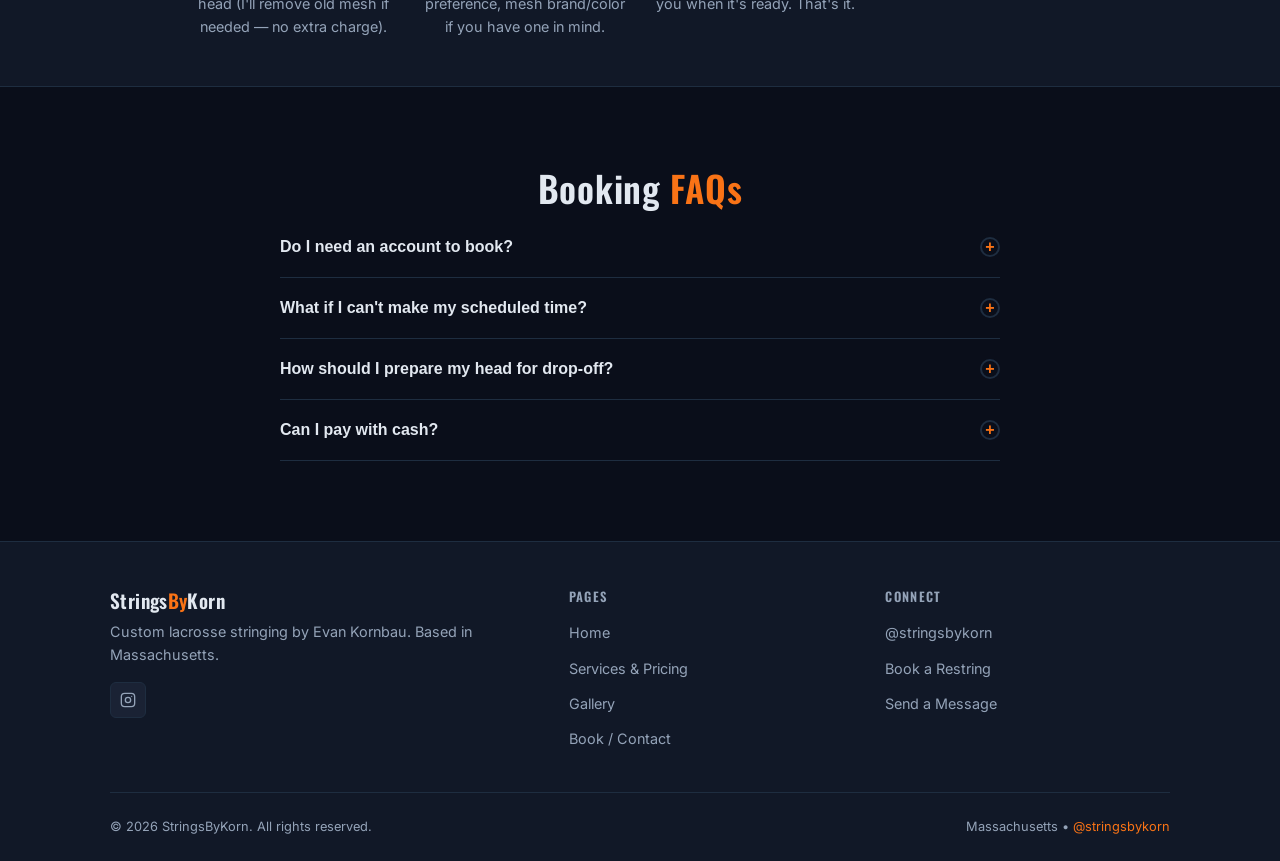
==== commit 227bdb30: "Initial site launch — StringsByKorn" ====
--- a/booking.html
+++ b/booking.html
@@ -310,7 +310,7 @@
       <div class="footer-grid">
         <div class="footer-brand">
           <h3>Strings<span class="accent">By</span>Korn</h3>
-          <p>Custom lacrosse stringing by Evan Korn. Based in Massachusetts.</p>
+          <p>Custom lacrosse stringing by Evan Kornbau. Based in Massachusetts.</p>
           <div class="footer-social">
             <a href="https://instagram.com/stringsbykorn" target="_blank" rel="noopener" aria-label="Instagram">
               <svg viewBox="0 0 24 24" fill="none" stroke="currentColor" stroke-width="2">
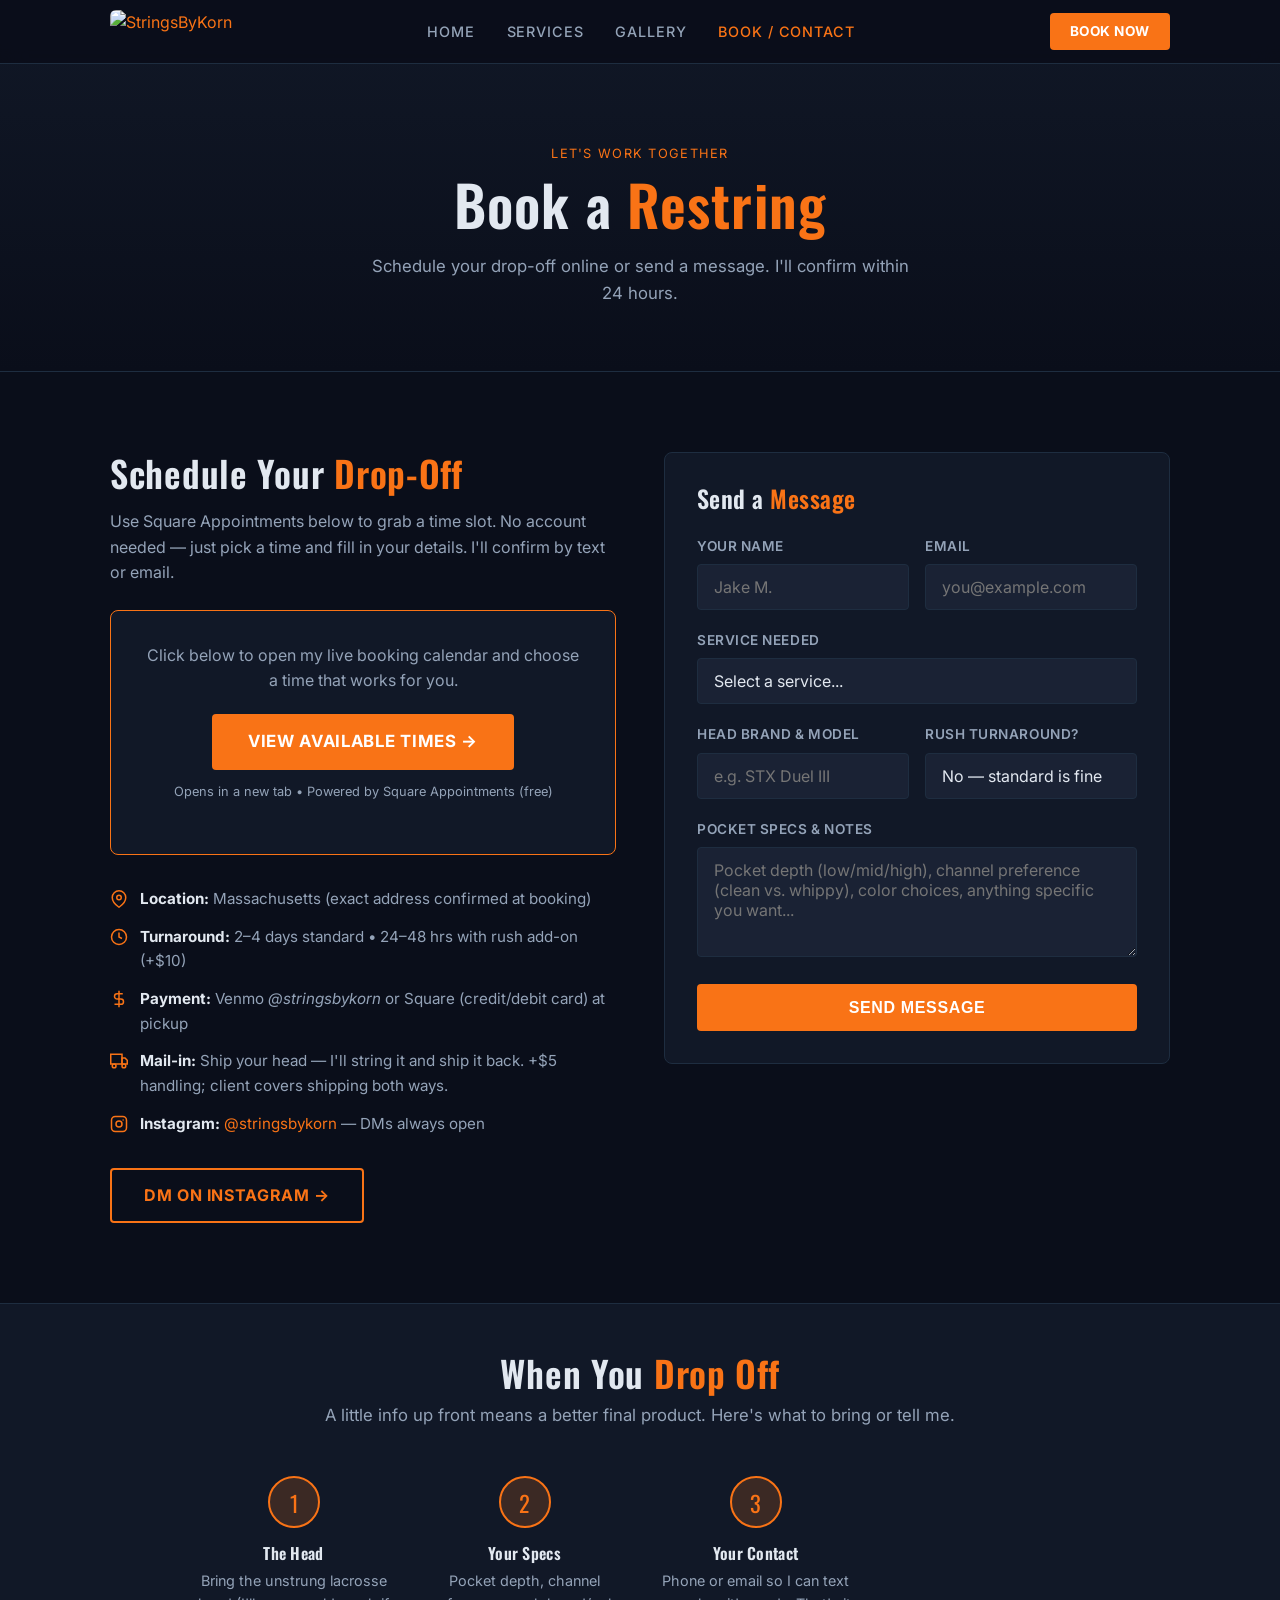
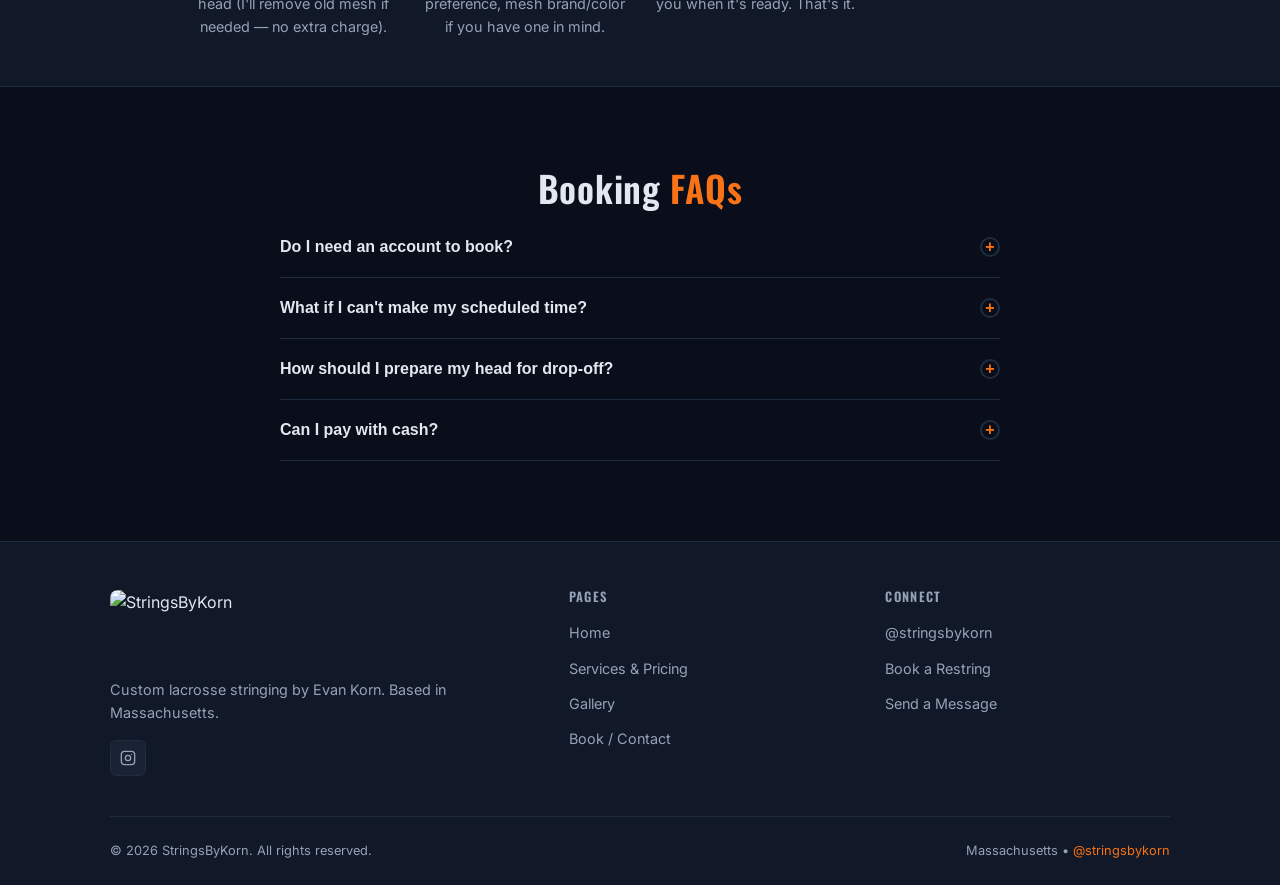
==== commit 3f7aec23: "Replace text logo with brand image in nav and footer" ====
--- a/booking.html
+++ b/booking.html
@@ -20,7 +20,9 @@
   <!-- NAV -->
   <nav class="nav" role="navigation" aria-label="Main navigation">
     <div class="nav-inner">
-      <a href="index.html" class="nav-logo">Strings<span>By</span>Korn</a>
+      <a href="index.html" class="nav-logo">
+        <img src="images/logo.jpg" alt="StringsByKorn" class="nav-logo-img">
+      </a>
       <ul class="nav-links">
         <li><a href="index.html">Home</a></li>
         <li><a href="services.html">Services</a></li>
@@ -309,8 +311,8 @@
     <div class="container">
       <div class="footer-grid">
         <div class="footer-brand">
-          <h3>Strings<span class="accent">By</span>Korn</h3>
-          <p>Custom lacrosse stringing by Evan Kornbau. Based in Massachusetts.</p>
+          <img src="images/logo.jpg" alt="StringsByKorn" class="footer-logo">
+          <p>Custom lacrosse stringing by Evan Korn. Based in Massachusetts.</p>
           <div class="footer-social">
             <a href="https://instagram.com/stringsbykorn" target="_blank" rel="noopener" aria-label="Instagram">
               <svg viewBox="0 0 24 24" fill="none" stroke="currentColor" stroke-width="2">
--- a/css/styles.css
+++ b/css/styles.css
@@ -134,15 +134,25 @@
 }
 
 .nav-logo {
-  font-family: 'Oswald', sans-serif;
-  font-size: 1.4rem;
-  font-weight: 700;
-  color: var(--text);
-  letter-spacing: 0.04em;
-  text-transform: uppercase;
-}
-.nav-logo span { color: var(--accent); }
+  display: flex;
+  align-items: center;
+  text-decoration: none;
+}
+.nav-logo span { display: none; }
 .nav-logo:hover { text-decoration: none; }
+.nav-logo-img {
+  height: 44px;
+  width: auto;
+  border-radius: 6px;
+  display: block;
+}
+.footer-logo {
+  height: 72px;
+  width: auto;
+  border-radius: 8px;
+  display: block;
+  margin-bottom: 1rem;
+}
 
 .nav-links {
   display: flex;
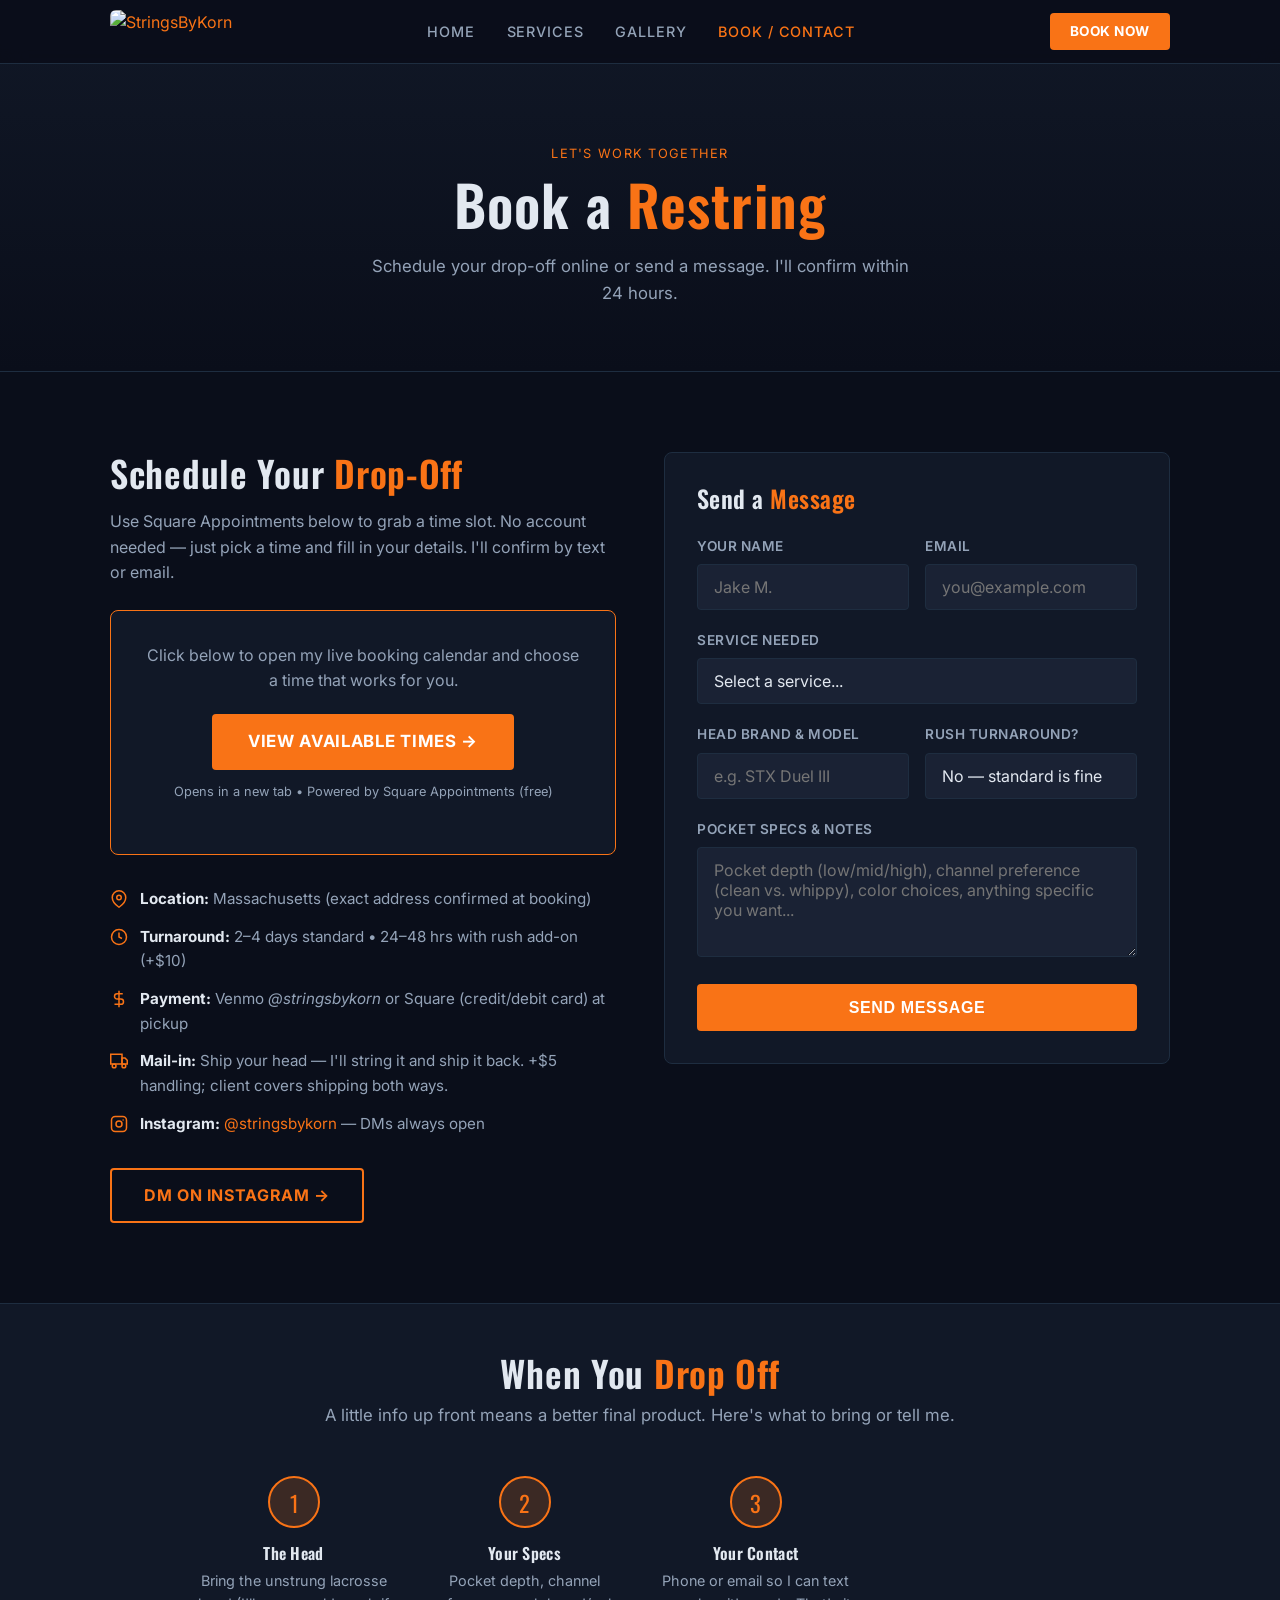
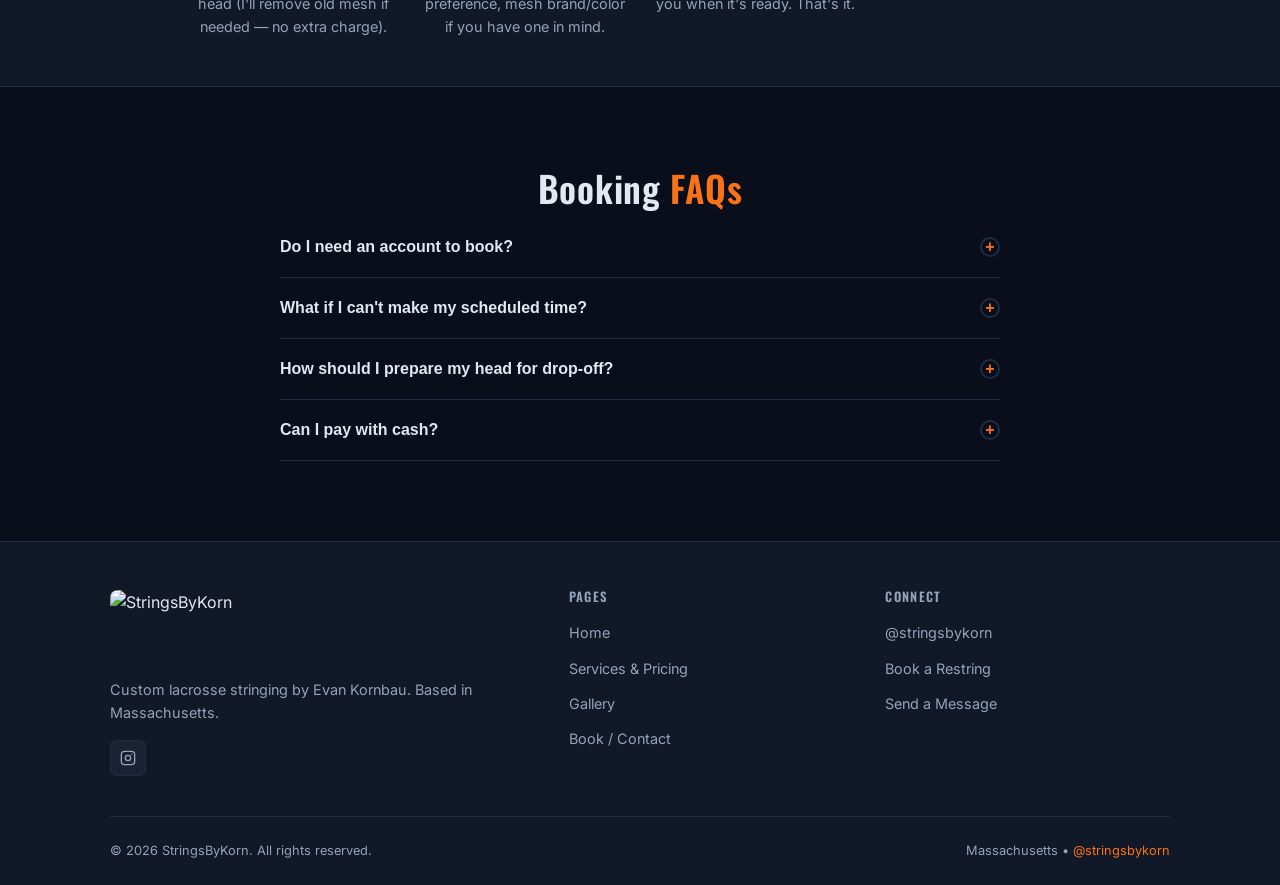
==== commit 63f78a71: "Replace text logo with brand image in nav and footer" ====
--- a/booking.html
+++ b/booking.html
@@ -312,7 +312,7 @@
       <div class="footer-grid">
         <div class="footer-brand">
           <img src="images/logo.jpg" alt="StringsByKorn" class="footer-logo">
-          <p>Custom lacrosse stringing by Evan Korn. Based in Massachusetts.</p>
+          <p>Custom lacrosse stringing by Evan Kornbau. Based in Massachusetts.</p>
           <div class="footer-social">
             <a href="https://instagram.com/stringsbykorn" target="_blank" rel="noopener" aria-label="Instagram">
               <svg viewBox="0 0 24 24" fill="none" stroke="currentColor" stroke-width="2">
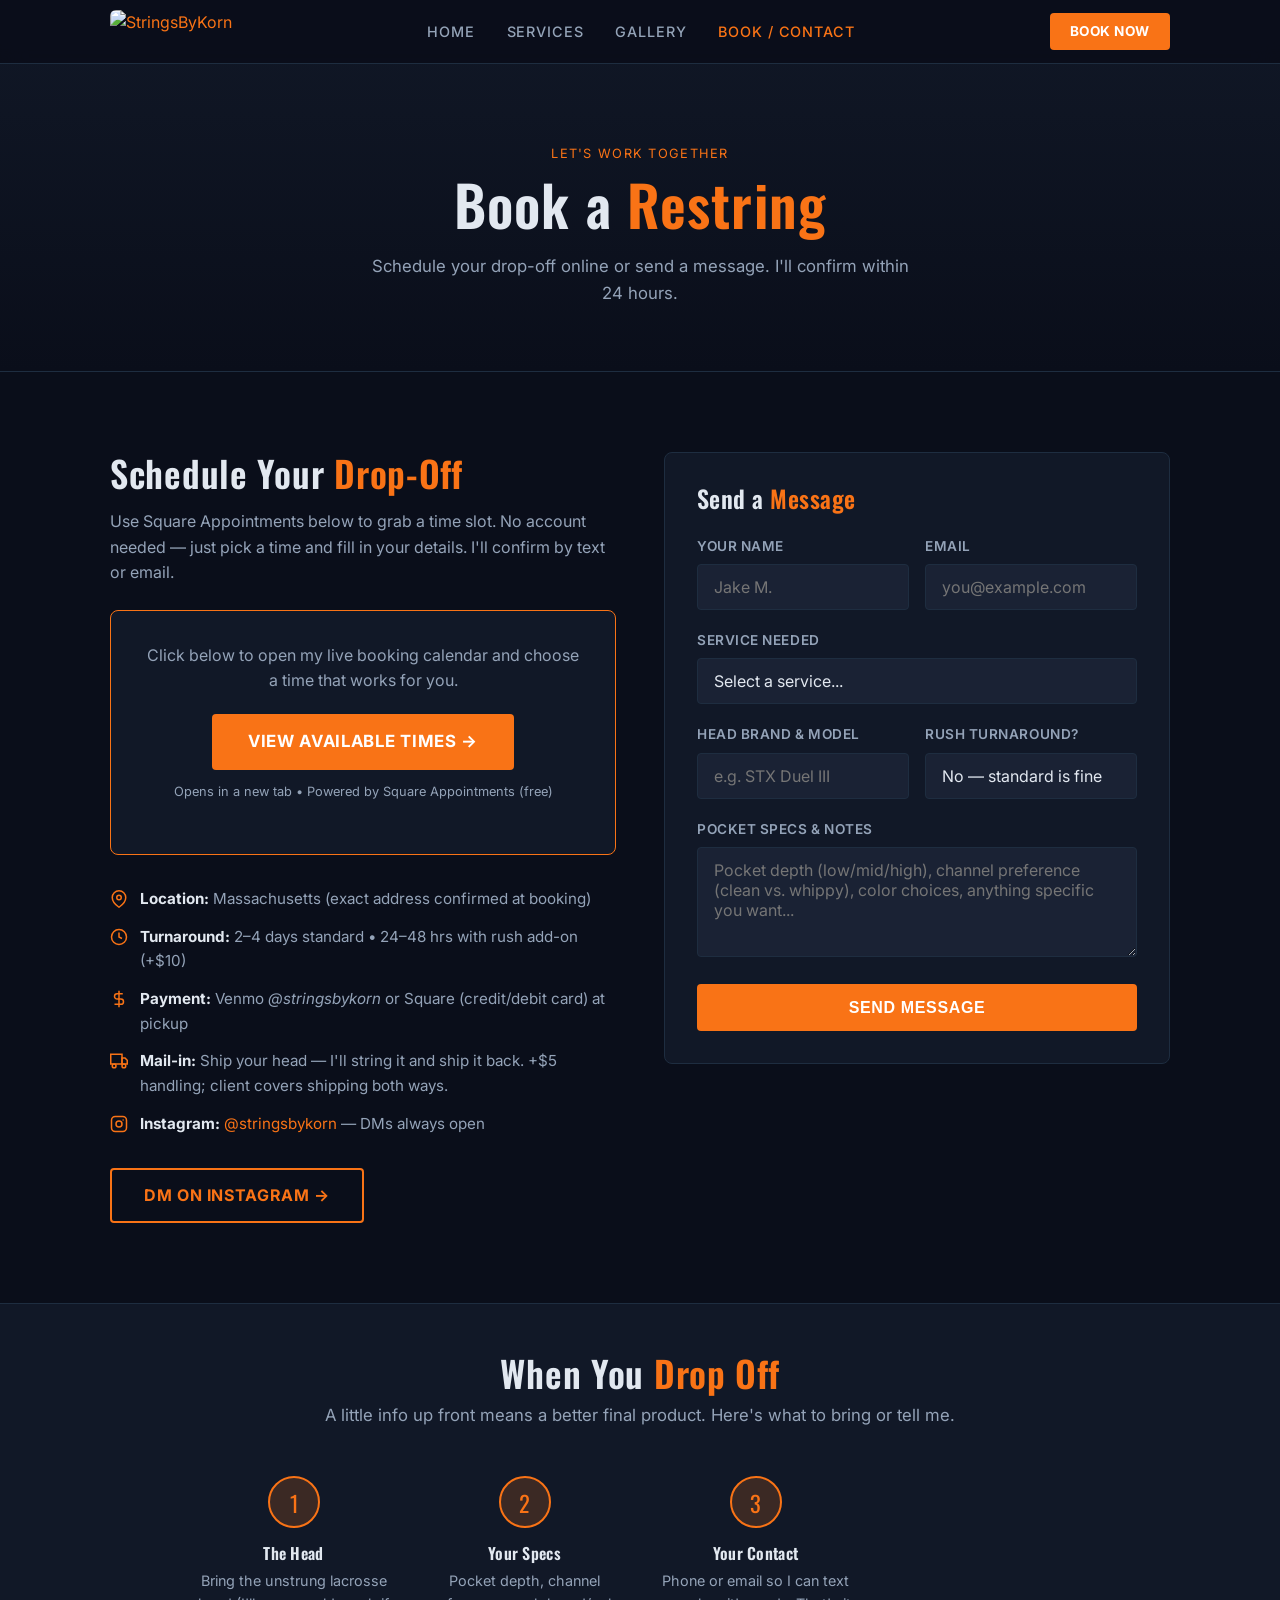
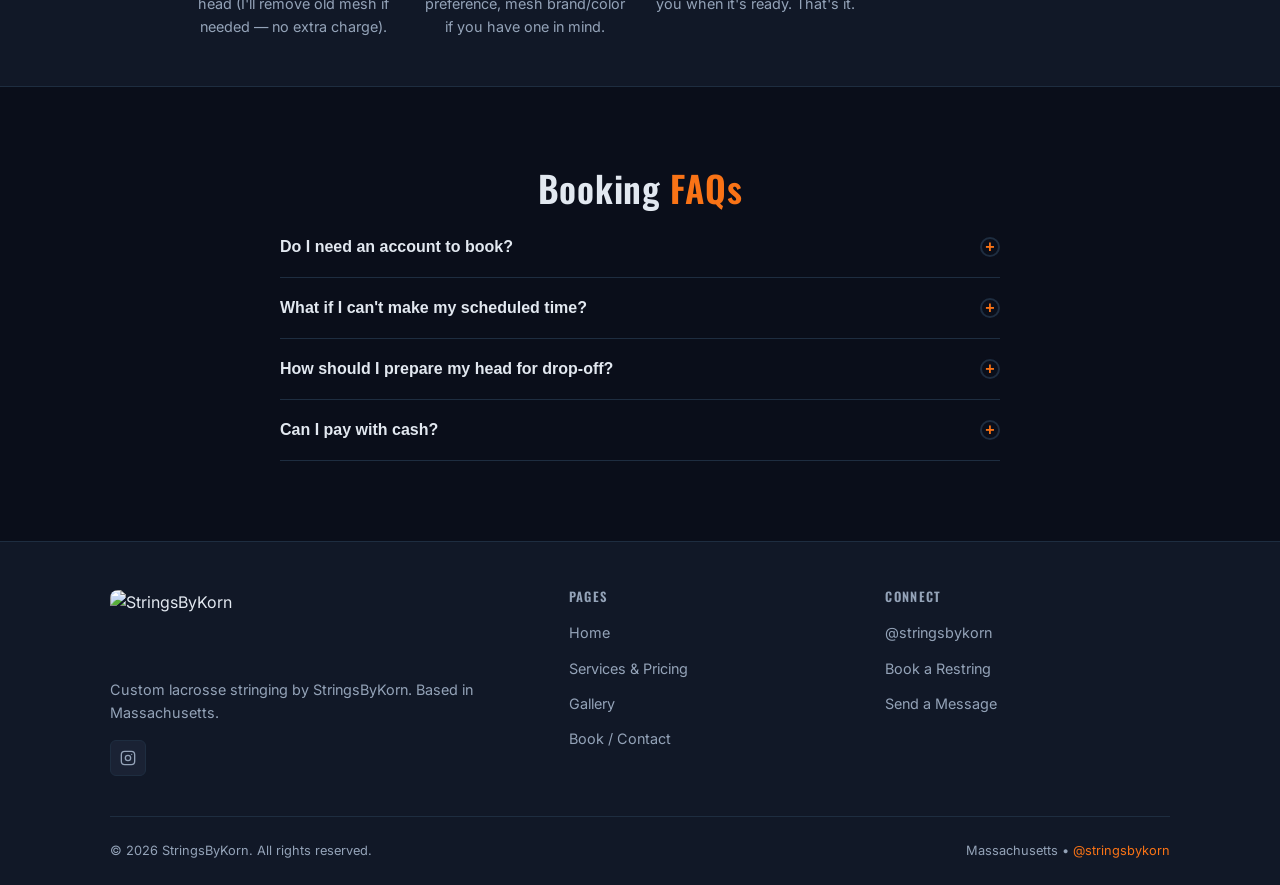
==== commit e177cbc2: "Remove last name from site for minor's privacy Replace "Evan Kornbau" / "Evan Korn" with "StringsByK" ====
--- a/booking.html
+++ b/booking.html
@@ -312,7 +312,7 @@
       <div class="footer-grid">
         <div class="footer-brand">
           <img src="images/logo.jpg" alt="StringsByKorn" class="footer-logo">
-          <p>Custom lacrosse stringing by Evan Kornbau. Based in Massachusetts.</p>
+          <p>Custom lacrosse stringing by StringsByKorn. Based in Massachusetts.</p>
           <div class="footer-social">
             <a href="https://instagram.com/stringsbykorn" target="_blank" rel="noopener" aria-label="Instagram">
               <svg viewBox="0 0 24 24" fill="none" stroke="currentColor" stroke-width="2">
